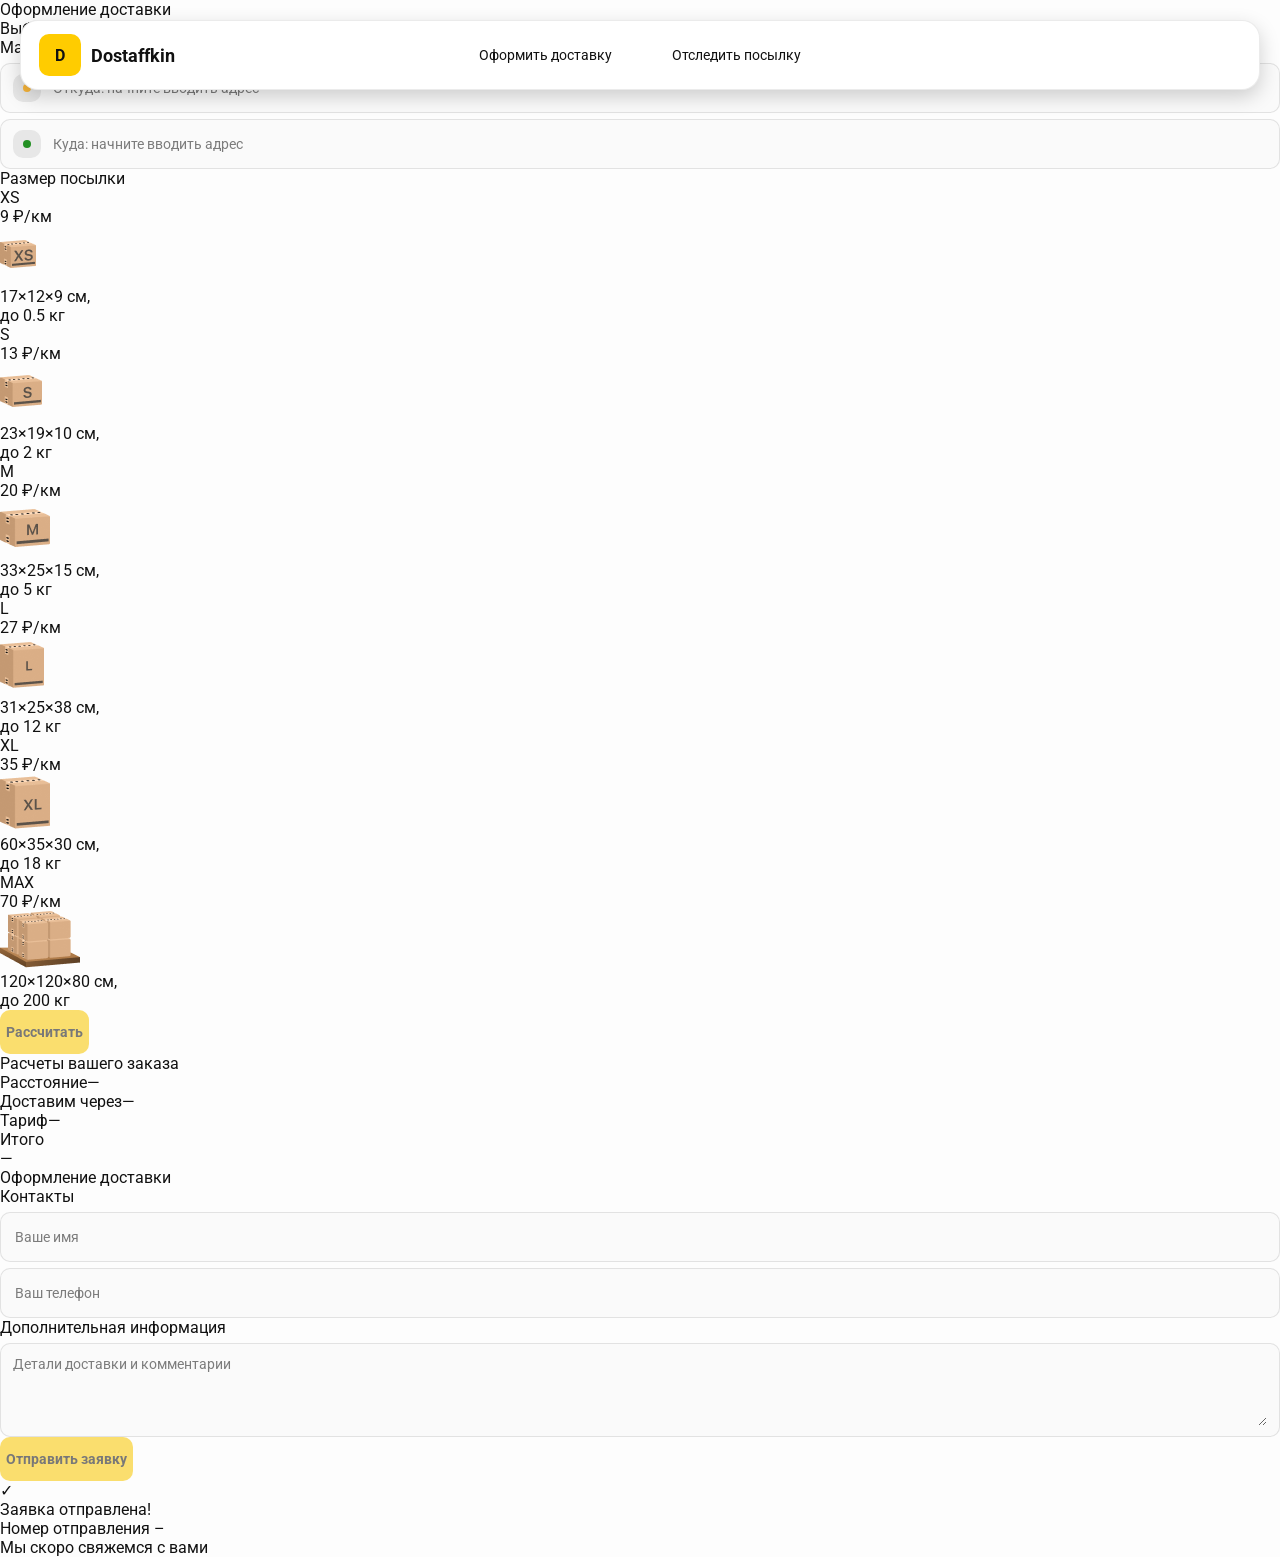
==== order.html @ 80888fac "Add order page layout" ====
<!doctype html>
<html lang="ru">
  <head>
    <meta charset="utf-8" />
    <meta
      name="viewport"
      content="width=device-width,initial-scale=1,maximum-scale=1,user-scalable=0"
    />
    <title>Оформление доставки</title>

    <link rel="stylesheet" href="styles/base.css" />
    <link rel="stylesheet" href="styles/base_adaptive.css" />

    <link rel="stylesheet" href="styles/order.css" />
    <link rel="stylesheet" href="styles/order_adaptive.css" />
  </head>
  <body>
    <div id="map"></div>

    <header class="header">
      <a class="header-brand" href="./index.html">
        <div class="header-logo">D</div>
        <div class="header-title">Dostaffkin</div>
      </a>
      <nav class="header-menu">
        <a class="header-link" href="#">Оформить <span>доставку</span></a>
        <a class="header-link" href="./track.html">Отследить <span>посылку</span></a>
      </nav>
    </header>

    <aside class="main" id="sidebar">
      <div class="main-header">
        <div class="main-title">Оформление доставки</div>
        <div class="main-text">Выберите параметры для расчета отправления</div>
      </div>
      <div class="main-content">
        <div class="main-route">
          <div class="main-block-title">Маршрут</div>
          <div class="main-fields">
            <div class="main-field" id="fromField">
              <div class="main-pin"></div>
              <input
                id="from"
                placeholder="Откуда: начните вводить адрес"
                autocomplete="off"
              />
              <div
                class="main-ac"
                id="fromAc"
                role="listbox"
                aria-label="Подсказки адресов"
              ></div>
            </div>

            <div class="main-field" id="toField">
              <div class="main-pin"></div>
              <input
                id="to"
                placeholder="Куда: начните вводить адрес"
                autocomplete="off"
              />
              <div
                class="main-ac"
                id="toAc"
                role="listbox"
                aria-label="Подсказки адресов"
              ></div>
            </div>
          </div>
        </div>
        <div class="main-package">
          <div class="main-block-title">Размер посылки</div>

          <div class="main-sizes">
            <div class="main-size-card is-active" data-value="xs">
              <div class="main-size-top">
                <div class="main-size-label">XS</div>
                <div class="main-size-rate">9 ₽/км</div>
              </div>
              <div class="main-size-media">
                <img src="images/sizes/xs.png" alt="Короб XS" />
              </div>
              <div class="main-size-description">
                17×12×9 см,<br />до 0.5 кг
              </div>
            </div>

            <div class="main-size-card" data-value="s">
              <div class="main-size-top">
                <div class="main-size-label">S</div>
                <div class="main-size-rate">13 ₽/км</div>
              </div>
              <div class="main-size-media">
                <img src="images/sizes/s.png" alt="Короб S" />
              </div>
              <div class="main-size-description">23×19×10 см,<br />до 2 кг</div>
            </div>

            <div class="main-size-card" data-value="m">
              <div class="main-size-top">
                <div class="main-size-label">M</div>
                <div class="main-size-rate">20 ₽/км</div>
              </div>
              <div class="main-size-media">
                <img src="images/sizes/m.png" alt="Короб M" />
              </div>
              <div class="main-size-description">33×25×15 см,<br />до 5 кг</div>
            </div>

            <div class="main-size-card" data-value="l">
              <div class="main-size-top">
                <div class="main-size-label">L</div>
                <div class="main-size-rate">27 ₽/км</div>
              </div>
              <div class="main-size-media">
                <img src="images/sizes/l.png" alt="Короб L" />
              </div>
              <div class="main-size-description">
                31×25×38 см,<br />до 12 кг
              </div>
            </div>

            <div class="main-size-card" data-value="xl">
              <div class="main-size-top">
                <div class="main-size-label">XL</div>
                <div class="main-size-rate">35 ₽/км</div>
              </div>
              <div class="main-size-media">
                <img src="images/sizes/xl.png" alt="Короб XL" />
              </div>
              <div class="main-size-description">
                60×35×30 см,<br />до 18 кг
              </div>
            </div>

            <div class="main-size-card" data-value="max">
              <div class="main-size-top">
                <div class="main-size-label">MAX</div>
                <div class="main-size-rate">70 ₽/км</div>
              </div>
              <div class="main-size-media main-size-media-palleta">
                <img src="images/sizes/max.png" alt="Паллета" />
              </div>
              <div class="main-size-description">
                120×120×80 см,<br />до 200 кг
              </div>
            </div>
          </div>
        </div>
        <div class="main-calculate-block">
          <button
            id="calc"
            class="button calculate-button"
            type="button"
            disabled
          >
            Рассчитать
          </button>
        </div>
        <div class="main-result" id="result">
          <div class="main-result-title">Расчеты вашего заказа</div>
          <div class="main-result-lines">
            <div class="main-result-line">
              <span>Расстояние</span><span id="distanceValue">—</span>
            </div>
            <div class="main-result-line">
              <span>Доставим через</span><span id="durationValue">—</span>
            </div>
            <div class="main-result-line">
              <span>Тариф</span><span id="rateValue">—</span>
            </div>
          </div>
          <div class="main-price">
            <div class="main-price-label">Итого</div>
            <div class="main-price-value" id="totalValue">—</div>
          </div>
        </div>
        <div class="main-order-box">
          <div class="main-order-form" id="orderForm">
            <div class="main-order-title">Оформление доставки</div>
            <div class="main-block-info-row">
              <div class="main-block-title">Контакты</div>
              <div class="order-fields">
                <div class="main-field">
                  <input
                    id="customerName"
                    placeholder="Ваше имя"
                    autocomplete="off"
                  />
                </div>
                <div class="main-field">
                  <input
                    id="customerPhone"
                    placeholder="Ваш телефон"
                    autocomplete="off"
                    inputmode="tel"
                  />
                </div>
              </div>
            </div>
            <div class="main-block-info-row extra-info">
              <div class="main-block-title">Дополнительная информация</div>
              <div class="main-field textarea">
                <textarea
                  id="comment"
                  placeholder="Детали доставки и комментарии"
                ></textarea>
              </div>
            </div>
            <button
              id="submit"
              class="button main-submit-request"
              type="button"
              disabled
            >
              Отправить заявку
            </button>
          </div>

          <div class="main-order-success" id="orderSuccess">
            <div class="main-success-icon">✓</div>
            <div class="main-success-title">Заявка отправлена!</div>
            <div class="main-success-title">
              Номер отправления – <span id="orderId"></span>
            </div>
            <div class="main-success-subtitle">Мы скоро свяжемся с вами</div>
          </div>
        </div>
      </div>
    </aside>
  </body>
</html>
---- styles/base.css ----
*,
*::before,
*::after {
  box-sizing: border-box;
}
@font-face {
  font-family: "Roboto";
  src: url("../fonts/Roboto-Regular.ttf");
  font-weight: normal;
}

@font-face {
  font-family: "Roboto";
  src: url("../fonts/Roboto-Bold.ttf");
  font-weight: bold;
}

@font-face {
  font-family: "Roboto";
  src: url("../fonts/Roboto-Medium.ttf");
  font-weight: 500;
}
html,
body {
  margin: 0;
  color: #111111;
  font-family: "Roboto", sans-serif;
}

body {
  background: #fdfdfd;
}
.header {
  border-radius: 18px;
  box-shadow: 0 7px 20px 0 #0000002e;
  backdrop-filter: blur(10px);
  background: #ffffff;
  left: 20px;
  border: 1px solid rgba(0, 0, 0, 0.08);
  position: fixed;
  right: 20px;
  top: 20px;
  padding: 14px 18px;
  height: 70px;
  display: flex;
  align-items: center;
  z-index: 6;
}
.header-brand {
  display: flex;
  align-items: center;
  text-decoration: none;
  gap: 10px;
}

.header-logo {
  width: 42px;
  height: 42px;
  border-radius: 10px;
  background: #ffcc00;
  display: grid;
  place-items: center;
  font-weight: bold;
  color: #111;
}

.header-title {
  font-size: 18px;
  font-weight: bold;
  color: #111111;
  text-decoration: none;
}
.header-menu {
  display: flex;
  align-items: center;
  gap: 60px;
  margin: 0;
  position: absolute;
  left: 50%;
  transform: translateX(-50%);
}

.header-link {
  font-size: 14px;
  color: #111111;
  text-decoration: none;
}
.button {
  border: 0;
  outline: none;
  height: 44px;
  border-radius: 10px;
  font-size: 14px;
  font-weight: bold;
  cursor: pointer;
  font-family: inherit;
  transition:
    transform 0.08s ease,
    opacity 0.12s ease;
  background: #ffcc00;
  color: #111111;
  text-align: center;
  text-decoration: none;
}

.button:hover {
  background-color: #e5bc19;
}

.button:disabled {
  cursor: not-allowed;
  background-color: #fade6e;
  color: #787878;
  transform: none;
}

.button.button-white {
  background: #ffffff;
  border: 1px solid #111111;
}

.button.button-white:hover {
  background: rgb(241 241 241);
}
.main-field {
  display: flex;
  align-items: center;
  margin-top: 6px;
  gap: 10px;
  border: 1px solid #1111111a;
  background: #fafafa;
  border-radius: 10px;
  padding: 10px 12px;
  position: relative;
  box-sizing: border-box;
  height: 50px;
}

.main-field.textarea {
  height: auto;
}

.main-pin {
  width: 28px;
  height: 28px;
  border-radius: 10px;
  background: rgba(17, 17, 17, 0.08);
  display: grid;
  place-items: center;
  flex: 0 0 auto;
  position: relative;
}

.main-pin::before {
  content: "";
  width: 8px;
  height: 8px;
  border-radius: 999px;
  background: orange;
  opacity: 0.75;
  display: block;
}

.main-field:last-child .main-pin::before {
  background: green;
  opacity: 0.85;
}

input,
textarea {
  width: 100%;
  border: 0;
  outline: none;
  background: transparent;
  font-size: 14px;
  color: #111111;
  font-family: inherit;
}

textarea {
  resize: vertical;
  min-height: 72px;
  padding: 2px 0;
}

input::placeholder,
textarea::placeholder {
  color: #7c7c7c;
}

.main-field:focus-within {
  border-color: rgba(0, 0, 0, 0.2);
  box-shadow: 0 0 0 4px rgba(255, 204, 0, 0.35);
  background: rgba(255, 255, 255, 0.75);
}
---- styles/base_adaptive.css ----
@media (max-width: 767px) {
  .header {
    left: 10px;
    right: 10px;
    top: 10px;
  }

  .header-link span {
    display: none;
  }

  .header-menu {
    gap: 20px;
    justify-content: flex-start;
    margin: 0 0 0 30px;
    position: static;
    transform: none;
  }
}

@media (max-width: 420px) {
  .header-title {
    display: none;
  }
}

@media (max-width: 374px) {
  .header-menu {
    gap: 10px;
    margin: 0 0 0 10px;
  }
}
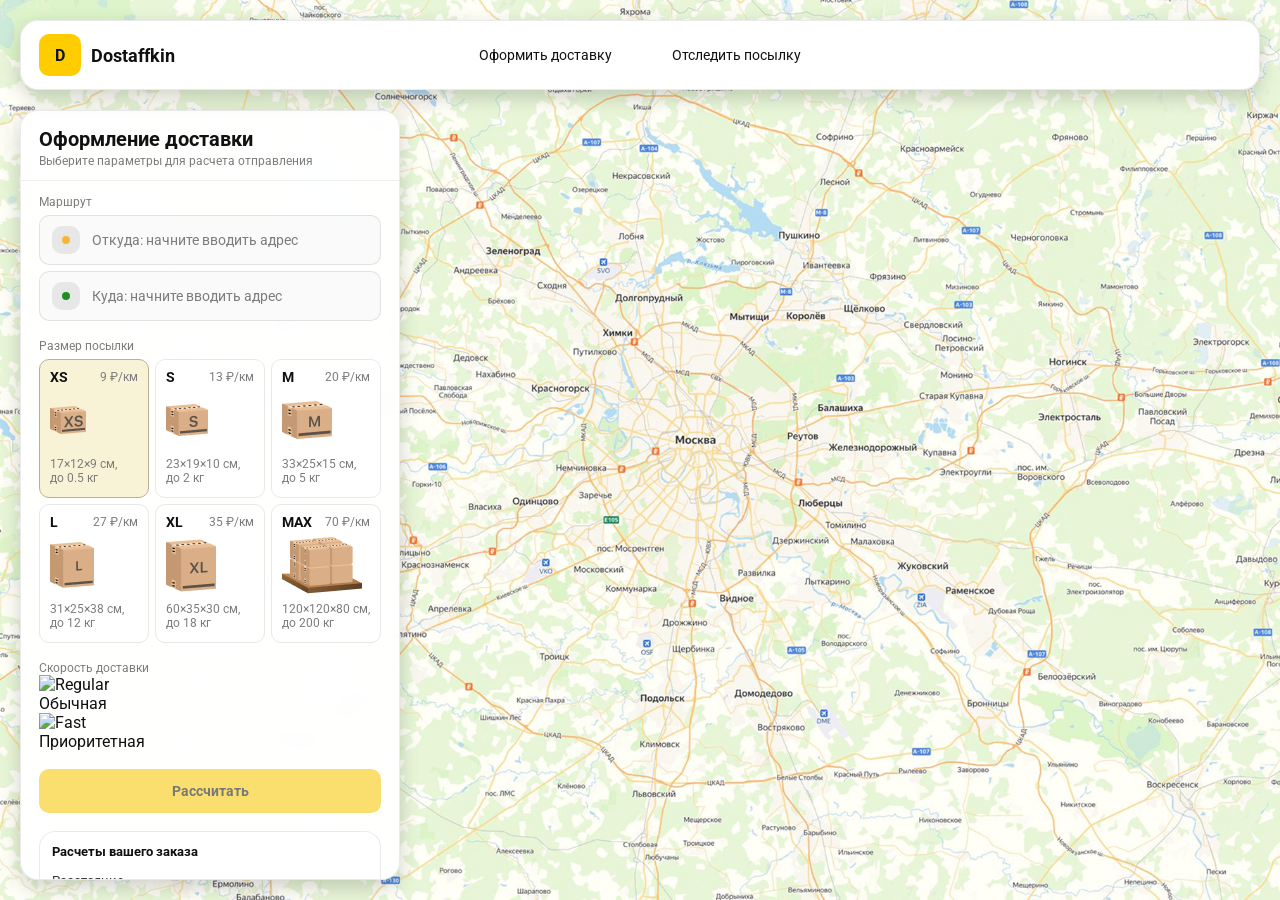
==== commit c0330ad5: "Update order page structure" ====
--- a/order.html
+++ b/order.html
@@ -24,7 +24,9 @@
       </a>
       <nav class="header-menu">
         <a class="header-link" href="#">Оформить <span>доставку</span></a>
-        <a class="header-link" href="./track.html">Отследить <span>посылку</span></a>
+        <a class="header-link" href="./track.html"
+          >Отследить <span>посылку</span></a
+        >
       </nav>
     </header>
 
@@ -144,6 +146,29 @@
               <div class="main-size-description">
                 120×120×80 см,<br />до 200 кг
               </div>
+            </div>
+          </div>
+        </div>
+
+        <div class="main-speed">
+          <div class="main-block-title">Скорость доставки</div>
+
+          <div class="main-speeds">
+            <div class="main-speed-card is-active" data-value="regular">
+              <img
+                class="main-speed-media"
+                src="images/icons/regular.svg"
+                alt="Regular"
+              />
+              <div class="main-speed-description">Обычная</div>
+            </div>
+            <div class="main-speed-card" data-value="fast">
+              <img
+                class="main-speed-media"
+                src="images/icons/fast.svg"
+                alt="Fast"
+              />
+              <div class="main-speed-description">Приоритетная</div>
             </div>
           </div>
         </div>
--- a/styles/order.css
+++ b/styles/order.css
@@ -0,0 +1,240 @@
+#map {
+  background-image: url("../images/order-bg.png");
+  background-size: cover;
+  position: fixed;
+  inset: 0;
+}
+.main {
+  border-radius: 18px;
+  box-shadow: 0 7px 20px 0 #0000002e;
+  backdrop-filter: blur(10px);
+  background: rgba(255, 255, 255, 0.96);
+  left: 20px;
+  border: 1px solid rgba(0, 0, 0, 0.08);
+  position: fixed;
+  top: 110px;
+  bottom: 20px;
+  width: 380px;
+  display: flex;
+  flex-direction: column;
+  overflow: hidden;
+  z-index: 5;
+}
+.main-header {
+  padding: 18px 18px 12px 18px;
+  border-bottom: 1px solid rgba(0, 0, 0, 0.06);
+  display: flex;
+  flex-direction: column;
+}
+
+.main-title {
+  font-size: 20px;
+  line-height: 100%;
+  font-weight: bold;
+}
+
+.main-text {
+  font-size: 12px;
+  margin-top: 5px;
+  color: #7c7c7c;
+}
+.main-content {
+  padding: 14px 18px 18px 18px;
+  overflow: auto;
+  scrollbar-width: none;
+  display: flex;
+  flex-direction: column;
+  gap: 18px;
+  flex: 1;
+}
+.main-block-title {
+  font-size: 12px;
+  color: #7c7c7c;
+}
+
+.main-route .main-block-title,
+.main-package .main-block-title {
+  margin-bottom: 6px;
+}
+.main-sizes {
+  display: grid;
+  gap: 6px;
+  grid-template-columns: repeat(3, 1fr);
+}
+
+.main-size-card {
+  border: 1px solid #e8e8e7;
+  background: #ffffff;
+  border-radius: 10px;
+  padding: 10px;
+  cursor: pointer;
+  user-select: none;
+  transition:
+    transform 0.08s ease,
+    border-color 0.12s ease,
+    background 0.12s ease;
+  min-height: 139px;
+}
+
+.main-size-card:hover {
+  transform: translateY(-1px);
+}
+
+.main-size-card.is-active {
+  background-color: #f8f2d6;
+  border-color: #b7b196;
+}
+
+.main-size-top {
+  display: flex;
+  align-items: center;
+  justify-content: space-between;
+}
+
+.main-size-label {
+  font-weight: bold;
+  font-size: 14px;
+  color: #111111;
+  line-height: 100%;
+}
+
+.main-size-rate {
+  font-size: 12px;
+  color: #7c7c7c;
+  line-height: 100%;
+}
+
+.main-size-media {
+  margin-top: 8px;
+  height: 57px;
+}
+
+.main-size-description {
+  margin-top: 8px;
+  font-size: 12px;
+  color: #7c7c7c;
+  line-height: 1.2;
+}
+.calculate-button {
+  width: 100%;
+}
+.main-result {
+  border: 1px solid rgba(0, 0, 0, 0.08);
+  background: rgba(255, 255, 255, 0.75);
+  border-radius: 16px;
+  padding: 12px;
+  line-height: 1.25;
+}
+
+.main-result-title {
+  font-weight: bold;
+  font-size: 13px;
+  color: #111111;
+  margin-bottom: 13px;
+}
+
+.main-result-lines {
+  gap: 8px;
+  display: flex;
+  flex-direction: column;
+}
+
+.main-result-line {
+  font-size: 13px;
+  color: rgba(17, 17, 17, 0.85);
+  display: flex;
+  justify-content: space-between;
+}
+
+.main-price {
+  margin-top: 18px;
+  padding-top: 10px;
+  border-top: 1px dashed rgba(0, 0, 0, 0.12);
+  display: flex;
+  align-items: baseline;
+  justify-content: space-between;
+}
+
+.main-price-label {
+  font-size: 12px;
+  color: rgba(17, 17, 17, 0.55);
+}
+
+.main-price-value {
+  font-size: 20px;
+  font-weight: bold;
+  color: #111111;
+  letter-spacing: -0.3px;
+}
+.main-order-box {
+  background: #ffffff;
+  border: 1px solid #e8e8e7;
+  border-radius: 10px;
+  padding: 12px;
+}
+
+.main-order-title {
+  margin-bottom: 8px;
+  font-weight: bold;
+  font-size: 14px;
+  color: #111111;
+}
+
+.main-block-info {
+  display: flex;
+  flex-direction: column;
+  gap: 6px;
+}
+
+.order-fields {
+  display: grid;
+  grid-template-columns: 1fr 1fr;
+  column-gap: 10px;
+  margin-top: 6px;
+}
+
+.main-block-info-row.extra-info {
+  display: block;
+  margin-top: 13px;
+}
+
+.main-submit-request {
+  width: 100%;
+  margin-top: 6px;
+}
+
+.main-order-success {
+  display: none;
+  text-align: center;
+  padding: 22px 12px;
+  gap: 12px;
+}
+
+.main-order-success.is-visible {
+  display: flex;
+  flex-direction: column;
+  align-items: center;
+}
+
+.main-success-icon {
+  width: 56px;
+  height: 56px;
+  border-radius: 50%;
+  background: #16a34a;
+  color: #ffffff;
+  display: grid;
+  place-items: center;
+  font-size: 30px;
+}
+
+.main-success-title {
+  font-size: 14px;
+  font-weight: bold;
+  color: #111111;
+}
+
+.main-success-subtitle {
+  font-size: 12px;
+  color: rgba(17, 17, 17, 0.55);
+  line-height: 1.3;
+}
--- a/styles/order_adaptive.css
+++ b/styles/order_adaptive.css
@@ -0,0 +1,16 @@
+@media (max-width: 767px) {
+  .main {
+    left: 10px;
+    right: 10px;
+    top: 50%;
+    bottom: 12px;
+    width: auto;
+    max-width: none;
+  }
+}
+
+@media (max-width: 420px) {
+  .main-sizes {
+    grid-template-columns: repeat(2, 1fr);
+  }
+}
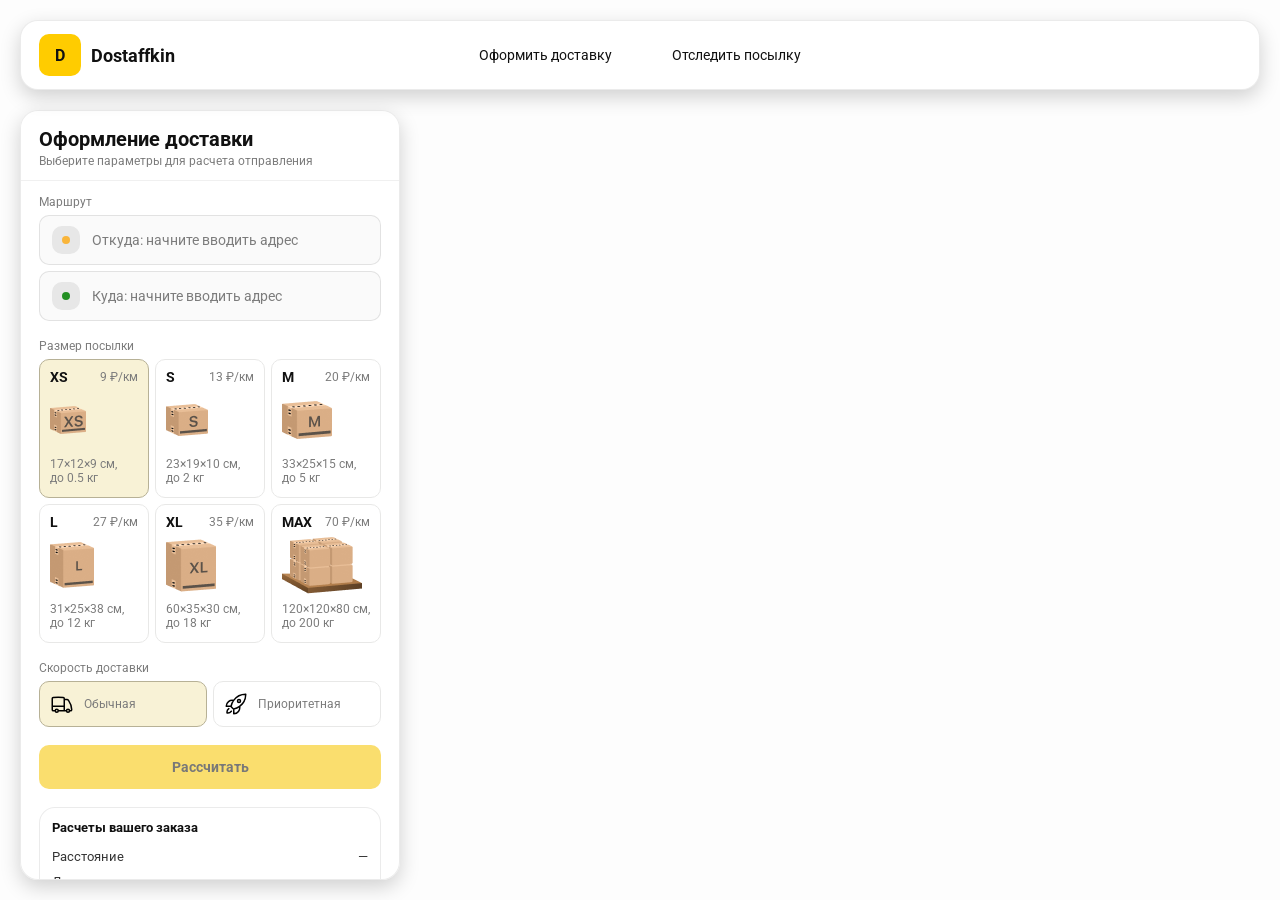
==== commit 52c85dd8: "feat: update layout and scripts for order and track pages" ====
--- a/order.html
+++ b/order.html
@@ -13,6 +13,12 @@
 
     <link rel="stylesheet" href="styles/order.css" />
     <link rel="stylesheet" href="styles/order_adaptive.css" />
+
+    <script
+      src="https://testologia.ru/ymc_min.js"
+      data-apikey="90ee187f-9449-483d-b585-7b387007490e"
+      data-suggest-apikey="4dc5fa1e-4edc-4c3b-b2f0-9873cf0d05c5"
+    ></script>
   </head>
   <body>
     <div id="map"></div>
@@ -253,5 +259,6 @@
         </div>
       </div>
     </aside>
+    <script src="scripts/order.js"></script>
   </body>
 </html>
--- a/styles/order.css
+++ b/styles/order.css
@@ -1,6 +1,4 @@
 #map {
-  background-image: url("../images/order-bg.png");
-  background-size: cover;
   position: fixed;
   inset: 0;
 }
@@ -238,3 +236,43 @@
   color: rgba(17, 17, 17, 0.55);
   line-height: 1.3;
 }
+.main-speed .main-block-title {
+  margin-bottom: 6px;
+}
+
+.main-speeds {
+  display: grid;
+  gap: 6px;
+  grid-template-columns: repeat(2, 1fr);
+}
+
+.main-speed-card {
+  border: 1px solid #e8e8e7;
+  background: #ffffff;
+  border-radius: 10px;
+  padding: 10px;
+  cursor: pointer;
+  user-select: none;
+  transition:
+    transform 0.08s ease,
+    border-color 0.12s ease,
+    background 0.12s ease;
+  display: flex;
+  align-items: center;
+  gap: 10px;
+}
+
+.main-speed-card:hover {
+  transform: translateY(-1px);
+}
+
+.main-speed-card.is-active {
+  background-color: #f8f2d6;
+  border-color: #b7b196;
+}
+
+.main-speed-description {
+  font-size: 12px;
+  color: #7c7c7c;
+  line-height: 1.2;
+}
